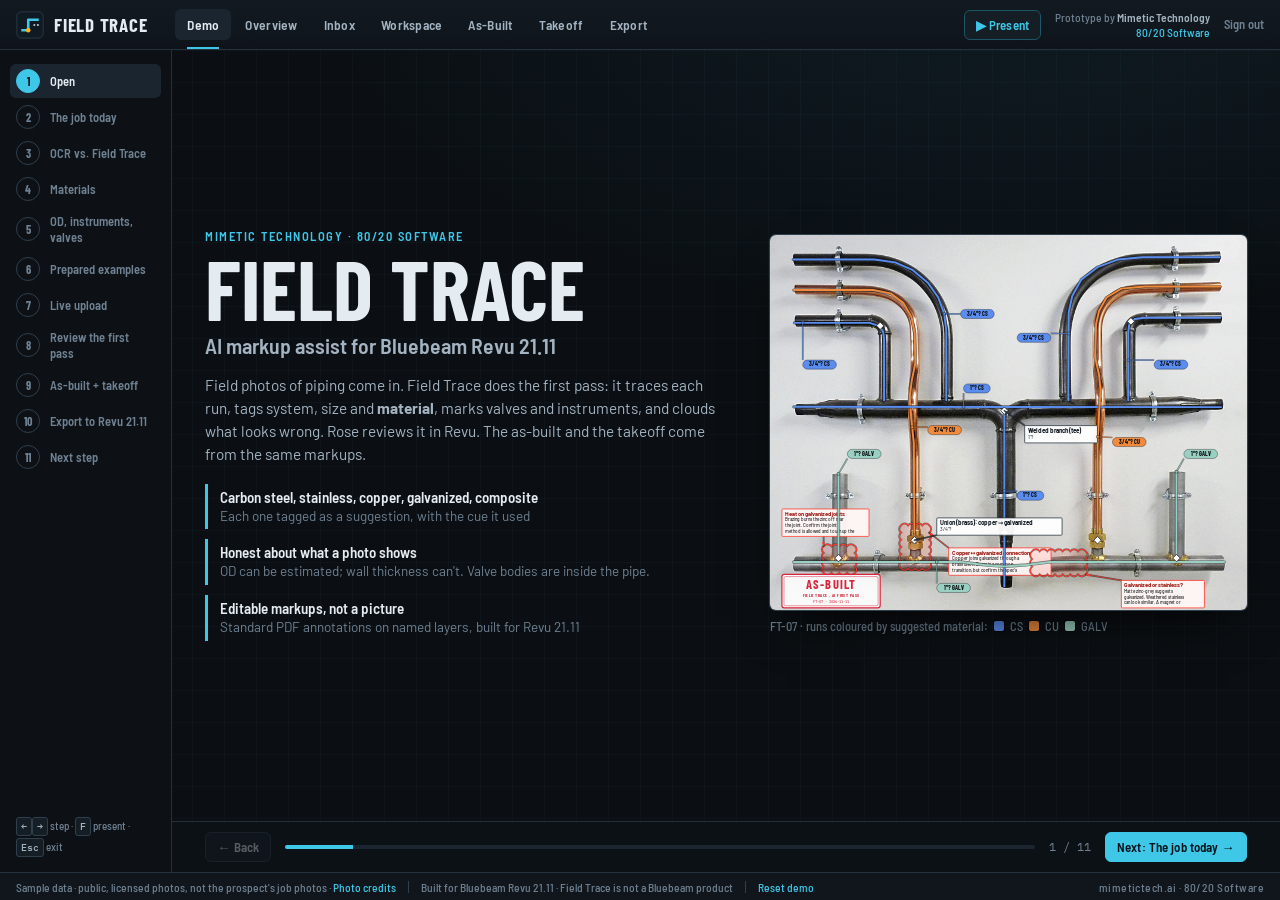
==== web/index.html @ 0c8c3da6 "Field Trace v2: login-gated web service, guided demo, live upload analysis, materials/OD/valve/instr" ====
<!doctype html>
<html lang="en">
<head>
<meta charset="utf-8">
<meta name="viewport" content="width=device-width, initial-scale=1">
<title>Field Trace — AI markup assist for Bluebeam Revu · Mimetic Technology</title>
<meta name="robots" content="noindex, nofollow">
<link rel="icon" href="/favicon.svg" type="image/svg+xml">
<link rel="stylesheet" href="assets/css/app.css">
</head>
<body data-view="demo">
<header class="bar">
  <a class="brand" href="#/demo">
    <svg class="mark" viewBox="0 0 32 32" aria-hidden="true"><rect x="1" y="1" width="30" height="30" rx="5" fill="#0f1a22" stroke="#2c3e4c"/><path d="M6 22 H14 V10 H26" fill="none" stroke="#3fc7e8" stroke-width="3" stroke-linejoin="round"/><circle cx="14" cy="22" r="2.6" fill="#ffb020"/><path d="M20 16 l6 0" stroke="#e6edf3" stroke-width="1.6" stroke-dasharray="2 2"/></svg>
    <span class="bname">Field Trace</span><span class="bsub">AI markup assist for Bluebeam Revu</span>
  </a>
  <nav class="nav">
    <a href="#/demo" data-v="demo">Demo</a>
    <a href="#/overview" data-v="overview">Overview</a>
    <a href="#/inbox" data-v="inbox">Inbox</a>
    <a href="#/ws/FT-01" data-v="ws">Workspace</a>
    <a href="#/asbuilt" data-v="asbuilt">As-Built</a>
    <a href="#/takeoff" data-v="takeoff">Takeoff</a>
    <a href="#/export" data-v="export">Export</a>
  </nav>
  <div class="bar-r">
    <button class="btn sm present" id="presentBtn" title="Present the guided demo full screen (F)">▶ Present</button>
    <div class="who"><span>Prototype by <b>Mimetic Technology</b></span><span class="for" id="whoUser">80/20 Software</span></div>
    <form method="post" action="/logout" class="logout"><button class="link" type="submit" title="Sign out">Sign out</button></form>
  </div>
</header>
<main id="view"></main>
<footer class="foot">
  <span>Sample data · public, licensed photos, not the prospect's job photos · <button class="link" id="credits">Photo credits</button></span>
  <span class="sep"></span>
  <span>Built for Bluebeam Revu 21.11 · Field Trace is not a Bluebeam product</span>
  <span class="sep"></span>
  <button class="link" id="reset">Reset demo</button>
  <span class="brandfoot">mimetictech.ai · 80/20 Software</span>
</footer>
<div id="toast" role="status"></div>
<div id="modal" class="modal"></div>
<script src="assets/js/data.js"></script>
<script src="assets/js/data-more.js"></script>
<script src="assets/js/core.js"></script>
<script src="assets/js/overlay.js"></script>
<script src="assets/js/iso.js"></script>
<script src="assets/js/demo.js"></script>
<script src="assets/js/app.js"></script>
</body>
</html>
---- web/assets/css/app.css ----
/* Field Trace — prototype UI. Steel + blueprint cyan, discipline colors for systems. */
@font-face { font-family: "Barlow"; src: url(../fonts/Barlow-Regular.ttf); font-weight: 400; }
@font-face { font-family: "Barlow"; src: url(../fonts/Barlow-Medium.ttf); font-weight: 500; }
@font-face { font-family: "Barlow"; src: url(../fonts/Barlow-SemiBold.ttf); font-weight: 600; }
@font-face { font-family: "Barlow"; src: url(../fonts/Barlow-Bold.ttf); font-weight: 700 800; }
@font-face { font-family: "Barlow SC"; src: url(../fonts/BarlowSemiCondensed-Medium.ttf); font-weight: 400 500; }
@font-face { font-family: "Barlow SC"; src: url(../fonts/BarlowSemiCondensed-SemiBold.ttf); font-weight: 600 800; }
@font-face { font-family: "Barlow Cond"; src: url(../fonts/BarlowCondensed-SemiBold.ttf); font-weight: 400 600; }
@font-face { font-family: "Barlow Cond"; src: url(../fonts/BarlowCondensed-Bold.ttf); font-weight: 700 900; }
@font-face { font-family: "Plex Mono"; src: url(../fonts/IBMPlexMono-Regular.ttf); font-weight: 400; }
@font-face { font-family: "Plex Mono"; src: url(../fonts/IBMPlexMono-Medium.ttf); font-weight: 500 700; }

:root {
  --bg0: #0b0f13; --bg1: #10161c; --bg2: #151d25; --bg3: #1b2530; --line: #24313d; --line2: #2f3f4d;
  --ink: #e4ebf1; --ink2: #a3b3c1; --ink3: #6f8192;
  --cyan: #3fc7e8; --cyan2: #1c97b8; --amber: #ffb020; --red: #ff4a3d; --green: #3ecf8e; --blue: #0a84ff;
  --paper: #f6f3ec;
  --ui: "Barlow", system-ui, sans-serif; --sc: "Barlow SC", "Barlow", sans-serif; --cond: "Barlow Cond", "Barlow", sans-serif; --mono: "Plex Mono", ui-monospace, monospace;
  --barH: 50px; --footH: 28px;
}
* { box-sizing: border-box; }
html, body { margin: 0; height: 100%; background: var(--bg0); color: var(--ink); font: 14px/1.45 var(--ui); -webkit-font-smoothing: antialiased; }
body { display: grid; grid-template-rows: var(--barH) 1fr var(--footH); overflow: hidden; }
a { color: inherit; text-decoration: none; }
button { font: inherit; color: inherit; background: none; border: 0; cursor: pointer; }
code, .mono:not(text) { font-family: var(--mono); font-size: .92em; }
.muted { color: var(--ink3); } .small { font-size: 12.5px; }
kbd { font: 600 10px/1 var(--mono); padding: 2px 4px; border: 1px solid var(--line2); border-radius: 3px; color: var(--ink2); background: var(--bg2); }
svg text { font-family: var(--ui); } svg text.mono { font-family: var(--mono); } svg text.cond { font-family: var(--cond); }

/* ---------- top bar ---------- */
.bar { display: flex; align-items: center; gap: 22px; padding: 0 16px; background: linear-gradient(#121a21, #0e141a); border-bottom: 1px solid var(--line); }
.brand { display: flex; align-items: center; gap: 10px; white-space: nowrap; }
.mark { width: 28px; height: 28px; }
.bname { font: 700 19px/1 var(--cond); letter-spacing: .04em; text-transform: uppercase; }
.bsub { font: 500 12.5px var(--sc); color: var(--ink3); border-left: 1px solid var(--line2); padding-left: 10px; }
.nav { display: flex; gap: 2px; margin-left: 6px; }
.nav a { padding: 7px 12px; border-radius: 6px; font: 600 13.5px var(--sc); color: var(--ink2); letter-spacing: .02em; position: relative; }
.nav a:hover { color: var(--ink); background: var(--bg2); }
.nav a.on { color: var(--ink); background: var(--bg3); }
.nav a.on::after { content: ""; position: absolute; left: 12px; right: 12px; bottom: -9px; height: 2px; background: var(--cyan); }
.who { margin-left: auto; display: flex; flex-direction: column; align-items: flex-end; font: 500 11.5px/1.25 var(--sc); color: var(--ink3); white-space: nowrap; }
.who b { color: var(--ink2); font-weight: 600; } .who .for { color: var(--cyan); }
@media (max-width: 1360px) { .bsub { display: none; } }

.foot { display: flex; align-items: center; gap: 12px; padding: 0 16px; font: 500 11.5px var(--sc); color: var(--ink3); border-top: 1px solid var(--line); background: var(--bg1); white-space: nowrap; overflow: hidden; }
.foot .sep { width: 1px; height: 12px; background: var(--line2); }
.foot .brandfoot { margin-left: auto; color: var(--ink3); letter-spacing: .04em; }
.link { color: var(--cyan); font-size: inherit; padding: 0; } .link:hover { text-decoration: underline; }

#view { overflow: hidden; min-height: 0; position: relative; }
.btn { display: inline-flex; align-items: center; gap: 8px; padding: 9px 15px; border-radius: 7px; border: 1px solid var(--line2); background: var(--bg2); font: 600 14px var(--sc); color: var(--ink); letter-spacing: .01em; white-space: nowrap; transition: background .15s, border-color .15s; }
.btn:hover { background: var(--bg3); border-color: #3c4f60; }
.btn.primary { background: var(--cyan); color: #04141b; border-color: var(--cyan); }
.btn.primary:hover { background: #63d4ef; }
.btn .k { font: 500 11px var(--mono); opacity: .7; }
.btn.sm { padding: 6px 11px; font-size: 13px; border-radius: 6px; }
.btn.ok { border-color: #2d6a4f; } .btn.ok:hover { background: #12382a; }
.btn.bad { border-color: #6d2a26; } .btn.bad:hover { background: #3a1513; }
.btn.ghost { background: transparent; }
.page-head { display: flex; align-items: flex-end; justify-content: space-between; gap: 20px; padding: 18px 24px 14px; border-bottom: 1px solid var(--line); }
.page-head h2 { margin: 0 0 2px; font: 700 26px/1.1 var(--cond); letter-spacing: .02em; text-transform: uppercase; }
.tb-actions { display: flex; gap: 8px; align-items: center; }
.status { font: 600 11px/1 var(--sc); padding: 4px 7px; border-radius: 4px; letter-spacing: .03em; text-transform: uppercase; white-space: nowrap; }
.status.s-ready { color: var(--cyan); background: rgba(63,199,232,.12); }
.status.s-attention { color: var(--amber); background: rgba(255,176,32,.14); }
.status.s-reviewed { color: var(--green); background: rgba(62,207,142,.13); }
.q { color: #0b1014; background: var(--amber); border-radius: 3px; padding: 0 5px; font: 700 11px/16px var(--sc); text-transform: uppercase; }
.sw { display: inline-block; width: 10px; height: 10px; border-radius: 2px; vertical-align: middle; box-shadow: 0 0 0 1px rgba(0,0,0,.5); }
.lowtxt { color: var(--amber); }
.bar i, .mini-bar i { display: block; height: 100%; background: var(--cyan); border-radius: 2px; }
.bar i.low, .mini-bar i.low { background: var(--amber); }

/* ---------- HOME ---------- */
.home { height: 100%; overflow: auto; padding: 26px 32px 22px; display: grid; grid-template-rows: auto auto; gap: 22px; align-content: start; background:
  radial-gradient(1200px 500px at 85% -10%, rgba(63,199,232,.06), transparent 60%),
  repeating-linear-gradient(0deg, transparent 0 39px, rgba(63,199,232,.035) 39px 40px), repeating-linear-gradient(90deg, transparent 0 39px, rgba(63,199,232,.035) 39px 40px), var(--bg0); }
.home-hero { display: grid; grid-template-columns: 1.15fr .85fr; gap: 36px; align-items: center; }
.eyebrow { font: 600 12.5px var(--sc); letter-spacing: .12em; text-transform: uppercase; color: var(--cyan); }
.home h1 { margin: 6px 0 0; font: 800 clamp(54px, 6.4vw, 92px)/.92 var(--cond); letter-spacing: .01em; text-transform: uppercase; }
.home .sub { font: 600 clamp(18px, 1.7vw, 24px) var(--sc); color: var(--ink2); margin-top: 6px; }
.lede { max-width: 640px; font-size: clamp(14.5px, 1.1vw, 16.5px); color: #c3d0db; margin: 16px 0 20px; }
.cta { display: flex; gap: 10px; flex-wrap: wrap; }
.batch { display: flex; gap: 0; margin-top: 22px; border: 1px solid var(--line); border-radius: 8px; overflow: hidden; width: max-content; max-width: 100%; background: rgba(16,22,28,.8); }
.batch div { padding: 10px 16px; border-right: 1px solid var(--line); display: flex; flex-direction: column; }
.batch div:last-child { border-right: 0; }
.batch b { font: 700 22px/1 var(--cond); } .batch span { font: 500 11.5px var(--sc); color: var(--ink3); text-transform: uppercase; letter-spacing: .05em; margin-top: 3px; }
.batch .warn b { color: var(--amber); } .batch .ok b { color: var(--green); }
.hero-fig { margin: 0; justify-self: center; display: flex; flex-direction: column; gap: 8px; }
.hero-stage { position: relative; height: min(46vh, 470px); aspect-ratio: 3 / 4; border-radius: 6px; overflow: hidden; box-shadow: 0 0 0 1px var(--line2), 0 30px 60px -20px rgba(0,0,0,.8); }
.hero-stage img, .hero-stage svg { position: absolute; inset: 0; width: 100%; height: 100%; }
.hero-fig figcaption { font: 500 12.5px var(--sc); color: var(--ink3); display: flex; align-items: center; gap: 8px; }
.hero-fig figcaption em { font-style: normal; color: var(--ink2); }
.dot { width: 7px; height: 7px; border-radius: 50%; background: var(--cyan); box-shadow: 0 0 0 4px rgba(63,199,232,.15); }

.fit { border: 1px solid var(--line); border-radius: 10px; background: rgba(16,22,28,.85); padding: 16px 18px; }
.fit-head { display: flex; align-items: baseline; gap: 14px; margin-bottom: 10px; }
.fit-head h2 { margin: 0; font: 700 17px var(--sc); text-transform: uppercase; letter-spacing: .06em; }
.lanes { display: grid; gap: 8px; }
.lane { display: grid; grid-template-columns: 130px 1fr; align-items: stretch; }
.lane-name { font: 700 13px var(--sc); text-transform: uppercase; letter-spacing: .08em; color: var(--ink3); display: flex; align-items: center; }
.lane.next .lane-name { color: var(--cyan); }
.steps { list-style: none; margin: 0; padding: 0; display: grid; grid-template-columns: repeat(5, 1fr); gap: 6px; counter-reset: s; }
.steps li { position: relative; padding: 8px 10px 8px 12px; background: var(--bg2); border: 1px solid var(--line); border-radius: 6px; display: flex; flex-direction: column; min-height: 58px; }
.steps li b { font: 600 13.5px var(--sc); } .steps li span { font-size: 12px; color: var(--ink3); line-height: 1.3; }
.steps li.hand { border-color: #4a3a22; background: linear-gradient(180deg, rgba(255,176,32,.07), transparent); } .steps li.hand b::after { content: " (by hand)"; color: var(--amber); font-weight: 500; font-size: 12px; }
.steps li.ai { border-color: #1d5566; background: linear-gradient(180deg, rgba(63,199,232,.1), transparent); }
.steps li.rose { border-color: #2d6a4f; background: linear-gradient(180deg, rgba(62,207,142,.1), transparent); }
.fit-foot { display: grid; grid-template-columns: 1fr 380px; gap: 14px; margin-top: 12px; }
.ocr { display: grid; grid-template-columns: 1fr 30px 1fr; align-items: center; border: 1px dashed var(--line2); border-radius: 8px; padding: 10px 14px; }
.ocr-col p { margin: 4px 0 0; font-size: 13px; color: var(--ink2); }
.ocr-arrow { text-align: center; color: var(--ink3); font-size: 20px; }
.tag { display: inline-block; font: 700 11px var(--sc); letter-spacing: .08em; text-transform: uppercase; color: var(--ink2); border: 1px solid var(--line2); border-radius: 4px; padding: 2px 6px; }
.tag.ai { color: var(--cyan); border-color: #1d5566; }
.ocr code, .ocrchips code { background: var(--bg3); border: 1px solid var(--line2); border-radius: 3px; padding: 0 4px; color: #ffd27a; font-size: 12px; }
.calc { border: 1px solid var(--line); border-radius: 8px; padding: 10px 14px; display: grid; grid-template-columns: 1fr 1fr 1fr; gap: 4px 10px; background: var(--bg1); }
.calc-head { grid-column: 1 / -1; font: 700 12.5px var(--sc); text-transform: uppercase; letter-spacing: .06em; display: flex; justify-content: space-between; align-items: center; }
.pill { font: 600 10.5px var(--sc); color: var(--amber); border: 1px solid #5b4418; border-radius: 10px; padding: 1px 8px; text-transform: uppercase; letter-spacing: .05em; }
.calc label { font-size: 11px; color: var(--ink3); display: flex; flex-direction: column; gap: 3px; line-height: 1.2; }
.calc input { width: 100%; background: var(--bg2); color: var(--ink); border: 1px solid var(--line2); border-radius: 5px; padding: 4px 6px; font: 500 14px var(--mono); }
.calc-out { grid-column: 1 / -1; display: flex; align-items: baseline; gap: 8px; margin-top: 4px; }
.calc-out b { font: 700 24px var(--cond); color: var(--ink); } .calc-out span { color: var(--ink3); font-size: 12px; }
.calc-note { grid-column: 1 / -1; font-size: 11px; color: var(--ink3); }

/* ---------- INBOX ---------- */
.inbox { height: 100%; display: grid; grid-template-rows: auto 1fr; }
.chips { display: flex; gap: 6px; }
.chip { padding: 6px 11px; border-radius: 16px; border: 1px solid var(--line2); font: 600 13px var(--sc); color: var(--ink2); display: flex; gap: 7px; align-items: center; }
.chip b { font: 500 11px var(--mono); color: var(--ink3); }
.chip.on { background: var(--bg3); color: var(--ink); border-color: #3c4f60; }
.chip.s-attention b { color: var(--amber); }
.inbox-body { display: grid; grid-template-columns: 1fr 290px; min-height: 0; }
.grid { overflow: auto; padding: 18px 24px; display: grid; grid-template-columns: repeat(auto-fill, minmax(300px, 1fr)); gap: 16px; align-content: start; }
.card { border: 1px solid var(--line); border-radius: 9px; background: var(--bg1); overflow: hidden; transition: border-color .15s, transform .15s; display: flex; flex-direction: column; }
.card:hover { border-color: #3c5466; transform: translateY(-2px); }
.card.st-attention { border-color: #5b4418; box-shadow: inset 0 3px 0 var(--amber); }
.thumb { position: relative; height: 190px; background: #000; overflow: hidden; }
.thumb img, .thumb svg { position: absolute; inset: 0; width: 100%; height: 100%; object-fit: contain; }
.thumb svg { opacity: 0; transition: opacity .35s; }
.card:hover .thumb svg { opacity: 1; }
.hover-hint { position: absolute; right: 8px; bottom: 8px; font: 600 10.5px var(--sc); text-transform: uppercase; letter-spacing: .06em; padding: 3px 7px; border-radius: 4px; background: rgba(0,0,0,.65); color: var(--ink2); transition: opacity .2s; }
.card:hover .hover-hint { opacity: 0; }
.card-b { padding: 11px 13px 12px; display: flex; flex-direction: column; gap: 3px; }
.row1 { display: flex; justify-content: space-between; align-items: center; }
.pid { font: 600 12px var(--mono); color: var(--ink2); }
.ttl { font: 600 15.5px/1.25 var(--sc); margin-top: 3px; }
.meta { font-size: 12.5px; color: var(--ink3); }
.stats { display: flex; gap: 10px; font-size: 12px; color: var(--ink3); margin-top: 6px; flex-wrap: wrap; }
.stats b { color: var(--ink); font-weight: 600; } .stats .iss b { color: var(--red); } .stats .lowc b { color: var(--amber); }
.conf { display: flex; align-items: center; gap: 8px; margin-top: 6px; font-size: 11.5px; color: var(--ink2); }
.conf .bar { flex: 1; height: 4px; background: var(--bg3); border-radius: 2px; overflow: hidden; }
.standards { border-left: 1px solid var(--line); padding: 18px 18px; overflow: auto; background: var(--bg1); }
.standards h3 { margin: 0 0 6px; font: 700 14px var(--sc); text-transform: uppercase; letter-spacing: .06em; }
.standards p { font-size: 12.5px; margin: 0 0 10px; }
.std-h { font: 700 11px var(--sc); text-transform: uppercase; letter-spacing: .1em; color: var(--ink3); margin: 14px 0 6px; }
.legend, .layers-mini { list-style: none; margin: 0; padding: 0; display: grid; gap: 5px; }
.legend li { display: grid; grid-template-columns: 22px 46px 1fr; align-items: center; font-size: 12.5px; }
.legend i { width: 18px; height: 5px; border-radius: 2px; } .legend b { font: 600 12px var(--mono); } .legend span { color: var(--ink2); }
.layers-mini li { font-size: 12.5px; color: var(--ink2); padding-left: 12px; position: relative; }
.layers-mini li::before { content: ""; position: absolute; left: 0; top: 7px; width: 6px; height: 6px; border: 1px solid var(--ink3); border-radius: 1px; }

/* ---------- WORKSPACE ---------- */
.ws { height: 100%; display: grid; grid-template-columns: 86px 1fr 300px; min-height: 0; }
.strip { border-right: 1px solid var(--line); background: var(--bg1); padding: 8px 8px; display: flex; flex-direction: column; gap: 8px; overflow: auto; }
.sthumb { position: relative; display: block; border-radius: 5px; overflow: hidden; border: 2px solid transparent; flex: 0 0 auto; }
.sthumb img { display: block; width: 100%; height: 56px; object-fit: cover; opacity: .7; transition: opacity .15s; }
.sthumb:hover img, .sthumb.on img { opacity: 1; }
.sthumb.on { border-color: var(--cyan); }
.sthumb span { position: absolute; left: 0; right: 0; bottom: 0; font: 600 10px var(--mono); background: rgba(0,0,0,.7); padding: 1px 4px; }
.sthumb i { position: absolute; top: 4px; right: 4px; width: 8px; height: 8px; border-radius: 50%; background: var(--cyan); box-shadow: 0 0 0 2px rgba(0,0,0,.6); }
.sthumb.st-attention i { background: var(--amber); } .sthumb.st-reviewed i { background: var(--green); }
.strip-hint { margin-top: auto; font: 500 10px var(--sc); color: var(--ink3); text-align: center; display: flex; gap: 3px; justify-content: center; align-items: center; flex-wrap: wrap; }
.strip-hint::after { content: "photos"; width: 100%; }
.strip-hint { font-size: 0; } .strip-hint kbd { font-size: 10px; } .strip-hint::after { font-size: 10px; }
.ws-main { display: grid; grid-template-rows: 46px 1fr 196px; transition: grid-template-rows .2s; min-width: 0; min-height: 0; }
.toolbar { display: flex; align-items: center; gap: 12px; padding: 0 12px; border-bottom: 1px solid var(--line); background: var(--bg1); min-width: 0; }
.seg { display: inline-flex; background: var(--bg0); border: 1px solid var(--line2); border-radius: 7px; padding: 2px; flex: 0 0 auto; }
.seg button, .seg a { padding: 5px 11px; border-radius: 5px; font: 600 12.5px var(--sc); color: var(--ink2); white-space: nowrap; }
.seg button.on, .seg a.on { background: var(--bg3); color: var(--ink); box-shadow: inset 0 -2px 0 var(--cyan); }
.zoom { display: inline-flex; align-items: center; gap: 2px; border: 1px solid var(--line2); border-radius: 7px; padding: 2px; flex: 0 0 auto; }
.zoom button { width: 26px; height: 26px; border-radius: 5px; font-weight: 700; color: var(--ink2); } .zoom button:hover { background: var(--bg3); }
.zoom #zFit { width: auto; padding: 0 8px; font: 600 12px var(--sc); }
.zoom span { font: 500 11.5px var(--mono); color: var(--ink3); min-width: 38px; text-align: center; }
.tb-title { flex: 1; min-width: 0; font: 500 13.5px var(--sc); color: var(--ink2); white-space: nowrap; overflow: hidden; text-overflow: ellipsis; }
.tb-title b { color: var(--ink); font-family: var(--mono); font-weight: 500; margin-right: 4px; }
.canvas { position: relative; overflow: hidden; display: flex; align-items: center; justify-content: center; background:
  radial-gradient(circle at 50% 50%, #121a21, #090c0f 75%); min-height: 0; cursor: default; }
.canvas.panning { cursor: grabbing; }
.stage { position: relative; transform-origin: center center; transition: transform .12s ease-out; box-shadow: 0 0 0 1px #2a3743, 0 20px 50px -10px rgba(0,0,0,.9); }
.stage img { position: absolute; inset: 0; width: 100%; height: 100%; user-select: none; }
.ovl-wrap { position: absolute; inset: 0; }
.ovl-wrap svg { width: 100%; height: 100%; display: block; }
.stage[data-mode="orig"] .ovl-wrap { opacity: 0; pointer-events: none; }
.ovl-wrap { transition: opacity .3s; }
.splitter { position: absolute; top: 0; bottom: 0; width: 0; left: 50%; display: none; z-index: 5; }
.stage[data-mode="split"] .splitter { display: block; }
.splitter::before { content: ""; position: absolute; top: 0; bottom: 0; left: -1px; width: 2px; background: #fff; box-shadow: 0 0 0 1px rgba(0,0,0,.4), 0 0 12px rgba(0,0,0,.6); }
.splitter .grip { position: absolute; top: 50%; left: -17px; width: 34px; height: 34px; margin-top: -17px; border-radius: 50%; background: #fff; cursor: ew-resize; box-shadow: 0 4px 14px rgba(0,0,0,.6); }
.splitter .grip::before, .splitter .grip::after { content: ""; position: absolute; top: 11px; border: 6px solid transparent; }
.splitter .grip::before { left: 2px; border-right-color: #1b2530; } .splitter .grip::after { right: 2px; border-left-color: #1b2530; }
.splitter::after { content: ""; position: absolute; top: 0; bottom: 0; left: -14px; width: 28px; cursor: ew-resize; }
.splitter em { position: absolute; top: 10px; font: 700 10.5px var(--sc); text-transform: uppercase; letter-spacing: .08em; font-style: normal; background: rgba(0,0,0,.7); padding: 3px 7px; border-radius: 3px; white-space: nowrap; color: #fff; }
.splitter em.l { right: 10px; } .splitter em.r { left: 10px; color: var(--cyan); }
.banner { position: absolute; left: 14px; right: 14px; bottom: 12px; padding: 8px 12px; border-radius: 6px; font-size: 13px; }
.banner.warn { background: rgba(40,28,6,.92); border: 1px solid #6b4f16; color: #ffd27a; }

/* markup styling on the photo */
.ft-mk { cursor: pointer; }
.ft-mk:hover .ft-run, .ft-mk:hover .ft-cloud { filter: drop-shadow(0 0 6px rgba(255,255,255,.55)); }
.ft-mk.is-sel .ft-run, .ft-mk.is-sel .ft-cloud, .ft-mk.is-sel .ft-box { filter: drop-shadow(0 0 5px #0a84ff) drop-shadow(0 0 2px #0a84ff); }
.ft-mk.is-rej { opacity: .22; }
.ft-animate .ft-run[pathLength] { stroke-dasharray: 1; stroke-dashoffset: 1; animation: draw 1.1s cubic-bezier(.4,.1,.2,1) forwards; animation-delay: var(--d); }
.ft-animate .ft-layer[data-layer="labels"], .ft-animate .ft-layer[data-layer="valves"], .ft-animate .ft-layer[data-layer="fittings"], .ft-animate .ft-layer[data-layer="dims"], .ft-animate .ft-layer[data-layer="issues"], .ft-animate .ft-layer[data-layer="supports"] { animation: fade .5s ease-out both; animation-delay: 1.05s; }
.ft-animate .ft-layer[data-layer="issues"] { animation-delay: 1.4s; }
@keyframes draw { to { stroke-dashoffset: 0; } }
@keyframes fade { from { opacity: 0; } to { opacity: 1; } }
.has-hot .ft-mk:not(.is-hot) { opacity: .25; } .ft-mk.is-hot .ft-run { filter: drop-shadow(0 0 7px rgba(255,255,255,.7)); }

/* side panel */
.side { border-left: 1px solid var(--line); background: var(--bg1); overflow: auto; min-height: 0; }
.panel { padding: 12px 14px; border-bottom: 1px solid var(--line); }
.ph { font: 700 11px var(--sc); text-transform: uppercase; letter-spacing: .1em; color: var(--ink3); margin-bottom: 8px; display: flex; justify-content: space-between; }
.kv { display: grid; grid-template-columns: 92px 1fr; gap: 8px; font-size: 12.5px; padding: 2px 0; align-items: center; }
.kv span { color: var(--ink3); } .kv b { font-weight: 500; color: var(--ink); }
.kv.col { grid-template-columns: 1fr; gap: 1px; } .kv.col b { color: var(--ink2); }
.ai-note b { color: #bfe9f5 !important; }
.ocrchips { display: flex; flex-wrap: wrap; gap: 4px; margin-top: 2px; }
.mini-bar { display: inline-block; width: 54px; height: 4px; background: var(--bg3); border-radius: 2px; vertical-align: middle; margin-right: 4px; overflow: hidden; }
.progress { margin-top: 8px; font-size: 11.5px; color: var(--ink3); }
.progress .bar { height: 4px; background: var(--bg3); border-radius: 2px; overflow: hidden; margin-bottom: 4px; }
.progress .bar i { background: var(--green); transition: width .3s; }
.layers { list-style: none; margin: 0; padding: 0; }
.layers li { display: grid; grid-template-columns: 22px 1fr auto; align-items: center; padding: 4px 4px; border-radius: 4px; cursor: pointer; font-size: 13px; user-select: none; }
.layers li:hover { background: var(--bg2); }
.eye { width: 14px; height: 14px; border-radius: 3px; border: 1.5px solid var(--cyan); background: var(--cyan); box-shadow: inset 0 0 0 2px var(--bg1); }
.layers li.off .eye { background: transparent; border-color: var(--ink3); } .layers li.off .lname { color: var(--ink3); text-decoration: line-through; }
.cnt { font: 500 11px var(--mono); color: var(--ink3); }
.props .psubj { display: flex; gap: 10px; align-items: flex-start; margin-bottom: 8px; }
.props .psubj .sw { width: 12px; height: 12px; margin-top: 4px; }
.props .psubj b { font: 600 15px var(--sc); }
.props select, .props textarea { width: 100%; background: var(--bg2); color: var(--ink); border: 1px solid var(--line2); border-radius: 5px; padding: 4px 6px; font: 13px var(--ui); }
.cmt { display: block; margin-top: 6px; } .cmt span { font-size: 12.5px; color: var(--ink3); display: block; margin-bottom: 3px; }
.pbtns { display: flex; gap: 6px; margin-top: 8px; } .pbtns .btn { flex: 1; justify-content: center; padding: 6px 4px; }
.empty { font-size: 13px; color: var(--ink2); padding: 6px 0; line-height: 1.6; }

/* markups list */
.mlist { border-top: 1px solid var(--line2); background: var(--bg1); display: grid; grid-template-rows: 34px 1fr; min-height: 0; }
.ml-head { display: flex; align-items: center; gap: 14px; padding: 0 12px; border-bottom: 1px solid var(--line); font: 600 13px var(--sc); white-space: nowrap; overflow: hidden; }
.ml-tabs { display: flex; gap: 2px; } .ml-tabs button { padding: 4px 9px; border-radius: 4px; font: 600 12px var(--sc); color: var(--ink3); }
.ml-tabs button span { font: 500 10.5px var(--mono); margin-left: 3px; } .ml-tabs button.on { background: var(--bg3); color: var(--ink); }
.ml-note { margin-left: auto; font: 500 11.5px var(--sc); overflow: hidden; text-overflow: ellipsis; }
.ml-body { overflow: auto; min-height: 0; }
.ml-body table { width: 100%; border-collapse: collapse; font-size: 12.5px; }
.ml-body th { position: sticky; top: 0; background: var(--bg2); text-align: left; font: 600 11px var(--sc); text-transform: uppercase; letter-spacing: .05em; color: var(--ink3); padding: 5px 8px; border-bottom: 1px solid var(--line); cursor: pointer; white-space: nowrap; z-index: 1; }
.ml-body th.asc::after { content: " ▲"; font-size: 8px; } .ml-body th.desc::after { content: " ▼"; font-size: 8px; }
.ml-body td { padding: 4px 8px; border-bottom: 1px solid #18212a; white-space: nowrap; max-width: 260px; overflow: hidden; text-overflow: ellipsis; }
.ml-body td.c, .ml-body th.c { width: 24px; padding-right: 0; }
.ml-body tr { cursor: pointer; } .ml-body tbody tr:hover { background: #17212b; }
.ml-body tr.sel { background: #10304a !important; box-shadow: inset 2px 0 0 var(--blue); }
.ml-body tr.hid td { opacity: .45; } .ml-body tr.st-rejected td:not(:nth-child(7)) { text-decoration: line-through; color: var(--ink3); }
.ml-body td.cm { color: var(--ink2); }
.stt { font: 600 11px var(--sc); padding: 1px 6px; border-radius: 3px; background: var(--bg3); color: var(--ink2); }
.stt.s-accepted { background: rgba(62,207,142,.15); color: var(--green); } .stt.s-rejected { background: rgba(255,74,61,.15); color: var(--red); }
.stt.s-completed { background: rgba(63,199,232,.15); color: var(--cyan); } .stt.s-cancelled { color: var(--ink3); }

/* ---------- AS-BUILT ---------- */
.ab { height: 100%; display: grid; grid-template-rows: 46px 1fr; min-height: 0; }
.tog { display: inline-flex; gap: 6px; align-items: center; font: 600 12.5px var(--sc); color: var(--ink2); cursor: pointer; }
.ab-body { display: grid; grid-template-columns: minmax(300px, 34%) 1fr; min-height: 0; }
.ab-photo { border-right: 1px solid var(--line); padding: 14px; display: flex; flex-direction: column; gap: 12px; min-height: 0; overflow: auto; background: var(--bg1); }
.ab-stage { position: relative; width: 100%; max-height: 58vh; margin: 0 auto; border-radius: 4px; overflow: hidden; box-shadow: 0 0 0 1px var(--line2); }
.ab-stage img, .ab-stage svg { position: absolute; inset: 0; width: 100%; height: 100%; }
.runs-t { width: 100%; border-collapse: collapse; font-size: 12.5px; }
.runs-t th { text-align: left; font: 600 10.5px var(--sc); text-transform: uppercase; letter-spacing: .06em; color: var(--ink3); padding: 4px 6px; border-bottom: 1px solid var(--line); }
.runs-t td { padding: 5px 6px; border-bottom: 1px solid #18212a; } .runs-t tr.hot td { background: #13283a; }
.ab-sheet { padding: 16px; overflow: auto; display: flex; align-items: center; justify-content: center; background: #0a0d10; min-height: 0; }
.paper { width: 100%; max-width: calc((100vh - 140px) * 1.545); aspect-ratio: 1100 / 712; background: var(--paper); box-shadow: 0 30px 60px -20px rgba(0,0,0,.9), 0 0 0 1px #000; }
.paper svg { width: 100%; height: 100%; display: block; }
.iso-run { cursor: pointer; } .iso-run .iso-halo { transition: opacity .2s, stroke-width .2s; }
#isoSvg.has-hot .iso-run:not(.is-hot) { opacity: .35; } .iso-run.is-hot .iso-halo { opacity: .75; stroke-width: 12; }

/* ---------- TAKEOFF ---------- */
.to { height: 100%; display: grid; grid-template-rows: auto 1fr; min-height: 0; }
.to-body { display: grid; grid-template-columns: 250px 1fr; min-height: 0; }
.to-filter { border-right: 1px solid var(--line); padding: 14px; overflow: auto; background: var(--bg1); }
.pchk { display: grid; grid-template-columns: 16px 44px 1fr; gap: 8px; align-items: center; padding: 5px 0; font-size: 12px; color: var(--ink2); cursor: pointer; }
.pchk img { width: 44px; height: 32px; object-fit: cover; border-radius: 3px; } .pchk b { display: block; font: 500 11px var(--mono); color: var(--ink); }
.to-main { overflow: auto; padding: 16px 24px 30px; }
.tiles { display: grid; grid-template-columns: repeat(5, 1fr); gap: 10px; margin-bottom: 6px; }
.tiles div { border: 1px solid var(--line); border-radius: 8px; padding: 10px 14px; background: var(--bg1); }
.tiles b { display: block; font: 700 28px/1 var(--cond); } .tiles span { font: 500 11.5px var(--sc); color: var(--ink3); text-transform: uppercase; letter-spacing: .05em; }
.tiles .warn b { color: var(--amber); }
.to-main h3 { font: 700 13px var(--sc); text-transform: uppercase; letter-spacing: .08em; margin: 18px 0 6px; }
.tt { width: 100%; border-collapse: collapse; font-size: 13px; }
.tt th { text-align: left; font: 600 10.5px var(--sc); text-transform: uppercase; letter-spacing: .06em; color: var(--ink3); padding: 6px 8px; border-bottom: 1px solid var(--line2); background: var(--bg1); }
.tt td { padding: 6px 8px; border-bottom: 1px solid #18212a; vertical-align: top; } .tt .r { text-align: right; }
.tt a { color: var(--cyan); }
.sev { font: 600 11px var(--sc); padding: 1px 6px; border-radius: 3px; text-transform: uppercase; }
.sev.s-high { background: rgba(255,74,61,.18); color: #ff8a80; } .sev.s-medium { background: rgba(255,176,32,.16); color: var(--amber); } .sev.s-low { background: var(--bg3); color: var(--ink2); }

/* ---------- EXPORT ---------- */
.ex { height: 100%; display: grid; grid-template-rows: auto 1fr; min-height: 0; }
.ex-body { display: grid; grid-template-columns: 1fr 320px; min-height: 0; }
.sheets { overflow: auto; padding: 18px 24px; display: grid; grid-template-columns: repeat(auto-fill, minmax(290px, 1fr)); gap: 16px; align-content: start; }
.sheet-card { border: 1px solid var(--line); border-radius: 9px; background: var(--bg1); overflow: hidden; }
.sheet-card .prev { display: block; background: #2a2f34; padding: 10px; }
.sheet-card .prev img { display: block; width: 100%; aspect-ratio: 17 / 11; object-fit: cover; box-shadow: 0 6px 18px rgba(0,0,0,.6); background: var(--paper); }
.sc-b { padding: 10px 12px 12px; } .sc-a { display: flex; gap: 6px; margin-top: 8px; }
.ex-side { border-left: 1px solid var(--line); background: var(--bg1); overflow: auto; }
.checks { list-style: none; margin: 0; padding: 0; display: grid; gap: 7px; font-size: 12.5px; color: var(--ink2); }
.checks li { padding-left: 20px; position: relative; } .checks li::before { content: "✓"; position: absolute; left: 2px; color: var(--green); font-weight: 700; }
.steps-num { margin: 0; padding-left: 18px; color: var(--ink2); display: grid; gap: 3px; }
.ex-side p { margin: 0; color: var(--ink2); }

/* ---------- misc ---------- */
#toast { position: fixed; left: 50%; bottom: 44px; transform: translate(-50%, 20px); opacity: 0; background: #e8eef3; color: #0b1014; padding: 9px 16px; border-radius: 7px; font: 600 13.5px var(--sc); transition: all .25s; pointer-events: none; z-index: 50; box-shadow: 0 10px 30px rgba(0,0,0,.5); }
#toast.show { opacity: 1; transform: translate(-50%, 0); }
.modal { position: fixed; inset: 0; background: rgba(0,0,0,.6); display: none; align-items: center; justify-content: center; z-index: 60; }
.modal.show { display: flex; }
.modal-card { background: var(--bg1); border: 1px solid var(--line2); border-radius: 10px; padding: 20px 24px; max-width: 900px; width: 92vw; max-height: 86vh; overflow: auto; position: relative; }
.modal-card h3 { margin: 0 0 6px; font: 700 18px var(--sc); text-transform: uppercase; letter-spacing: .04em; }
.modal-card .x { position: absolute; right: 14px; top: 10px; font-size: 22px; color: var(--ink3); }

/* ---------- compact laptop (1280×800) ---------- */
@media (max-height: 860px) {
  .home { padding: 18px 26px 16px; gap: 16px; }
  .hero-stage { height: min(40vh, 340px); }
  .lede { margin: 10px 0 14px; } .batch { margin-top: 14px; }
  .steps li { min-height: 50px; padding: 6px 9px; }
  .ws-main { grid-template-rows: 44px 1fr 158px; }
  .page-head { padding: 12px 22px 10px; }
  .thumb { height: 160px; }
}
@media (max-width: 1300px) {
  .ws { grid-template-columns: 74px 1fr 264px; }
  .tb-title { display: none; }
  .fit-foot { grid-template-columns: 1fr 340px; }
  .lane { grid-template-columns: 110px 1fr; }
  .inbox-body { grid-template-columns: 1fr 250px; }
  .ex-body { grid-template-columns: 1fr 280px; }
  .ml-note { display: none; }
}

.ws.list-collapsed .ws-main { grid-template-rows: 46px 1fr 34px !important; }
.ml-tog { width: 22px; height: 22px; border-radius: 4px; color: var(--ink2); margin-left: -4px; } .ml-tog:hover { background: var(--bg3); }

/* =====================================================================
   v2 — demo page, uploads, materials, properties, present mode
   ===================================================================== */
.bar-r { margin-left: auto; display: flex; align-items: center; gap: 14px; }
.bar-r .who { margin-left: 0; }
.logout { margin: 0; } .logout .link { font: 600 12.5px var(--sc); color: var(--ink3); } .logout .link:hover { color: var(--ink); }
.btn.present { border-color: #1d5566; color: var(--cyan); }
.btn.dis { opacity: .35; pointer-events: none; }
.link { color: var(--cyan); }
.tiles { grid-template-columns: repeat(auto-fit, minmax(130px, 1fr)); }
.status.s-live { color: #a3e635; background: rgba(163,230,53,.12); }

/* present mode: just the demo, full screen */
body.presenting { grid-template-rows: 0 1fr 0; }
body.presenting .bar, body.presenting .foot { display: none; }
body.presenting .demo .rail { width: 64px; } body.presenting .demo .rail .t, body.presenting .demo .rail-keys { display: none; }

/* ---------- demo shell ---------- */
.demo { position: absolute; inset: 0; display: grid; grid-template-columns: 210px 1fr; min-height: 0;
  background: radial-gradient(1200px 600px at 80% -10%, rgba(63,199,232,.07), transparent 60%),
    linear-gradient(rgba(63,199,232,.035) 1px, transparent 1px) 0 0 / 32px 32px, linear-gradient(90deg, rgba(63,199,232,.035) 1px, transparent 1px) 0 0 / 32px 32px, var(--bg0); }
.rail { border-right: 1px solid var(--line); background: rgba(13,18,23,.85); padding: 14px 10px; display: flex; flex-direction: column; gap: 2px; overflow: auto; }
.rail a { display: flex; align-items: center; gap: 10px; padding: 7px 8px; border-radius: 6px; color: var(--ink3); font: 600 13px var(--sc); }
.rail a:hover { background: var(--bg2); color: var(--ink); }
.rail a .n { flex: none; width: 24px; height: 24px; border-radius: 50%; display: grid; place-items: center; border: 1px solid var(--line2); font: 700 12px var(--cond); }
.rail a.done .n { border-color: #1d5566; color: var(--cyan); }
.rail a.on { background: var(--bg3); color: var(--ink); } .rail a.on .n { background: var(--cyan); color: #04141b; border-color: var(--cyan); }
.rail-keys { margin-top: auto; padding: 10px 6px 0; font: 500 11px var(--sc); color: var(--ink3); line-height: 1.9; }
.beat { display: grid; grid-template-rows: 1fr auto; min-height: 0; min-width: 0; }
.beat-in { overflow: auto; padding: clamp(16px, 2.2vw, 36px) clamp(18px, 2.6vw, 48px) 12px; min-height: 0; }
.beat-nav { display: flex; align-items: center; gap: 14px; padding: 10px clamp(18px, 2.6vw, 48px); border-top: 1px solid var(--line); background: rgba(13,18,23,.9); }
.beat-nav .prog { flex: 1; height: 4px; background: var(--bg3); border-radius: 2px; overflow: hidden; } .beat-nav .prog i { display: block; height: 100%; background: var(--cyan); transition: width .3s; }
.beat-nav .mono { color: var(--ink3); font-size: 12px; }
.demo h2 { margin: 0 0 12px; font: 700 clamp(24px, 2.3vw, 38px)/1.08 var(--cond); text-transform: uppercase; letter-spacing: .01em; }
.demo h2 em { font-style: normal; color: var(--cyan); }
.demo p { color: var(--ink2); font-size: clamp(14px, 1.05vw, 17px); line-height: 1.5; margin: 0 0 10px; max-width: 80ch; }
.demo .muted { color: var(--ink3); }
.jump { color: var(--cyan); font: 600 13.5px var(--sc); white-space: nowrap; } .jump:hover { text-decoration: underline; }
.rev-actions { display: flex; gap: 14px; flex-wrap: wrap; align-items: center; margin-top: 10px; }
.two { display: grid; grid-template-columns: 1.1fr .9fr; gap: clamp(16px, 2vw, 32px); align-items: start; }
.stage-fit { width: 100%; display: flex; justify-content: center; }
.sf-in { position: relative; max-width: 100%; max-height: calc(100vh - var(--barH) - var(--footH) - 210px); border-radius: 6px; overflow: hidden; box-shadow: 0 0 0 1px var(--line2), 0 24px 48px -18px rgba(0,0,0,.85); }
body.presenting .sf-in { max-height: calc(100vh - 170px); }
.sf-in img { display: block; width: 100%; height: 100%; object-fit: contain; }
.sf-in svg { position: absolute; inset: 0; width: 100%; height: 100%; }
.crop { display: inline-block; flex: none; border-radius: 5px; background-repeat: no-repeat; box-shadow: 0 0 0 1px rgba(0,0,0,.6), 0 0 0 2px var(--c, var(--line2)); }

/* beat: open */
.b-open { display: grid; grid-template-columns: 1.05fr .95fr; gap: clamp(20px, 3vw, 56px); align-items: center; min-height: calc(100vh - var(--barH) - var(--footH) - 110px); }
body.presenting .b-open { min-height: calc(100vh - 110px); }
.b-open h1 { margin: 6px 0 0; font: 800 clamp(56px, 6.6vw, 112px)/.9 var(--cond); text-transform: uppercase; }
.b-open .sub { font: 600 clamp(18px, 1.7vw, 26px) var(--sc); color: var(--ink2); margin: 6px 0 16px; }
.b-open .lede { font-size: clamp(15px, 1.2vw, 19px); }
.facts { list-style: none; padding: 0; margin: 18px 0 0; display: grid; gap: 10px; }
.facts li { border-left: 3px solid var(--cyan); padding: 4px 0 4px 12px; display: flex; flex-direction: column; }
.facts b { font: 600 clamp(15px, 1.15vw, 18px) var(--sc); } .facts span { color: var(--ink3); font-size: 13.5px; }
.b-fig { margin: 0; display: flex; flex-direction: column; gap: 8px; }
.b-fig figcaption { font: 500 12.5px var(--sc); color: var(--ink3); display: flex; align-items: center; gap: 6px; flex-wrap: wrap; }

/* beat: today */
.b-today .lanes { gap: 12px; margin: 10px 0 16px; } .b-today .lane { grid-template-columns: 150px 1fr; }
.b-today .steps li { min-height: 86px; padding: 12px 12px; } .b-today .steps li b { font-size: clamp(14px, 1.1vw, 17px); } .b-today .steps li span { font-size: 13px; }

/* beat: OCR */
.b-ocr .two { grid-template-columns: 1fr 1fr; }
.b-ocr .pane { border: 1px solid var(--line); border-radius: 10px; padding: 12px; background: rgba(16,22,28,.85); display: grid; gap: 10px; }
.b-ocr .pane.ai { border-color: #1d5566; }
.b-ocr .sf-in { max-height: calc(100vh - var(--barH) - var(--footH) - 330px); }
.tag { font: 700 12px var(--sc); text-transform: uppercase; letter-spacing: .1em; color: var(--ink3); } .tag.ai { color: var(--cyan); }

/* beat: materials */
.mat-head p { max-width: 110ch; }
.mat-body { display: grid; grid-template-columns: .95fr 1.05fr; gap: 20px; align-items: start; margin-top: 6px; }
.mat-fig { margin: 0; display: grid; gap: 8px; } .mat-fig figcaption { font-size: 13px; color: var(--ink3); }
.mat-fig .sf-in { max-height: calc(100vh - var(--barH) - var(--footH) - 300px); }
.mat-cards { display: grid; grid-template-columns: 1fr 1fr; gap: 10px; }
.mcard { border: 1px solid var(--line); border-top: 3px solid var(--c); border-radius: 8px; padding: 10px 12px; background: rgba(16,22,28,.9); display: flex; flex-direction: column; gap: 6px; }
.mcard:last-child { grid-column: 1 / -1; }
.mc-h { display: flex; gap: 10px; align-items: center; } .mc-h b { display: block; font: 700 clamp(15px, 1.15vw, 18px) var(--sc); } .mc-h .code { font: 600 12px var(--mono); color: var(--c); }
.mcard .how { font-size: 13px; margin: 0; color: var(--ink2); } .mcard .watch { font-size: 12.5px; margin: 0; color: #ffd27a; }
.mcard .seen { font: 600 12px var(--sc); color: var(--ink3); } .mcard .seen a { color: var(--cyan); margin-left: 4px; }
.mat-foot { margin-top: 12px; font-size: 13.5px !important; color: var(--ink3) !important; }

/* beat: limits */
.three { display: grid; grid-template-columns: repeat(3, 1fr); gap: 14px; }
.three .col { border: 1px solid var(--line); border-radius: 10px; padding: 12px 14px; background: rgba(16,22,28,.9); display: flex; flex-direction: column; gap: 10px; }
.col-h { font: 700 clamp(16px, 1.3vw, 21px) var(--cond); text-transform: uppercase; letter-spacing: .03em; color: var(--ink); }
.vis { border-left: 3px solid var(--line2); padding: 2px 0 2px 10px; display: flex; flex-direction: column; gap: 3px; font-size: 13px; color: var(--ink2); }
.vis b { font: 600 14px var(--sc); color: var(--ink); } .vis em { color: #ffd27a; font-style: normal; }
.vis.yes { border-color: var(--green); } .vis.no { border-color: var(--red); } .vis.mid { border-color: var(--amber); }
.mini { border-collapse: collapse; font-size: 12.5px; margin-top: 4px; } .mini th, .mini td { padding: 3px 10px 3px 0; text-align: left; border-bottom: 1px solid var(--line); } .mini th { color: var(--ink3); font: 600 11px var(--sc); text-transform: uppercase; }
.inst-row { display: flex; gap: 12px; align-items: flex-start; } .inst-row > div { display: flex; flex-direction: column; gap: 4px; font-size: 13px; color: var(--ink2); } .inst-row b { font: 600 14px var(--sc); color: var(--ink); }
.inst-types { list-style: none; margin: 0; padding: 0; display: grid; gap: 4px; }
.inst-types li { display: grid; grid-template-columns: 30px 92px 1fr; gap: 6px; align-items: center; font-size: 12.5px; color: var(--ink3); }
.inst-types i { width: 26px; height: 26px; border-radius: 50%; background: #fff; color: #0b1014; display: grid; place-items: center; font: 800 10.5px var(--ui); font-style: normal; }
.inst-types b { font: 600 13px var(--sc); color: var(--ink); }
.valve-row { display: flex; gap: 8px; }

/* beat: examples */
.ex-grid { display: grid; grid-template-columns: repeat(auto-fill, minmax(220px, 1fr)); gap: 12px; margin-top: 10px; }
.ex-card { border: 1px solid var(--line); border-radius: 8px; overflow: hidden; background: var(--bg1); display: flex; flex-direction: column; transition: border-color .15s, transform .15s; }
.ex-card:hover { border-color: var(--cyan); transform: translateY(-2px); }
.ex-card .th { aspect-ratio: 4 / 3; overflow: hidden; background: #000; } .ex-card .th img { width: 100%; height: 100%; object-fit: cover; display: block; }
.ex-card .b { padding: 8px 10px; display: flex; flex-direction: column; gap: 4px; } .ex-card .pid { font: 600 11.5px var(--mono); color: var(--cyan); } .ex-card b { font: 600 14px/1.2 var(--sc); }
.mchips, .matchips { display: flex; flex-wrap: wrap; gap: 4px; }
.mchips i, .mchip { font: 700 10.5px/1 var(--sc); font-style: normal; padding: 3px 6px; border-radius: 3px; color: #0b1014; background: var(--c, #9aa8b4); letter-spacing: .03em; }
.mchip b { margin-left: 4px; opacity: .7; }
.mchips i.inst { background: #fff; } .mchips i.att { background: var(--amber); }
.matchips { margin-top: 4px; }

/* beat: upload */
.b-up { display: grid; grid-template-columns: .9fr 1.1fr; gap: 24px; align-items: start; }
.drop { display: flex; flex-direction: column; align-items: center; justify-content: center; gap: 6px; padding: 34px 20px; border: 2px dashed #2f5566; border-radius: 12px; background: rgba(63,199,232,.05); cursor: pointer; text-align: center; transition: background .15s, border-color .15s; }
.drop:hover, .drop.over, .drop:focus { border-color: var(--cyan); background: rgba(63,199,232,.1); outline: none; }
.drop .dz-ic { font-size: 34px; color: var(--cyan); } .drop b { font: 600 17px var(--sc); } .drop span { color: var(--ink3); font-size: 13px; }
.engine { margin-top: 12px; font: 500 13px var(--sc); color: var(--ink2); display: flex; align-items: center; gap: 8px; }
.engine .dot { width: 9px; height: 9px; border-radius: 50%; background: var(--ink3); } .engine .dot.ok { background: var(--green); } .engine .dot.cv { background: var(--amber); }
.lbl-ai { margin-top: 10px !important; font: 700 13px var(--sc) !important; color: var(--amber) !important; text-transform: uppercase; letter-spacing: .06em; }
.up-empty, .up-msg { border: 1px solid var(--line); border-radius: 10px; padding: 16px 18px; background: rgba(16,22,28,.9); color: var(--ink2); font-size: 13.5px; display: flex; flex-direction: column; gap: 6px; }
.up-empty ul { margin: 6px 0 0; padding-left: 18px; display: grid; gap: 6px; }
.up-msg.err { border-color: #6d2a26; background: rgba(58,21,19,.6); } .up-msg.err b { color: #ff8a80; }
.up-msg.busy b { color: var(--cyan); }
.spin { width: 26px; height: 26px; border: 3px solid var(--bg3); border-top-color: var(--cyan); border-radius: 50%; animation: spin 0.9s linear infinite; }
@keyframes spin { to { transform: rotate(360deg); } }
.res { border: 1px solid #1d5566; border-radius: 10px; overflow: hidden; background: rgba(16,22,28,.95); display: grid; grid-template-columns: 1.1fr .9fr; }
.res-img { background: #000; display: flex; align-items: center; justify-content: center; } .res-img .sf-in { box-shadow: none; border-radius: 0; max-height: calc(100vh - 300px); }
.res-b { padding: 12px 14px; display: flex; flex-direction: column; gap: 8px; font-size: 13px; color: var(--ink2); }
.res-h b { display: block; font: 600 16px var(--sc); color: var(--ink); } .res-h .eng { font-size: 12px; color: var(--ink3); }
.res-stats { display: flex; gap: 12px; flex-wrap: wrap; } .res-stats b { font: 700 18px var(--cond); color: var(--ink); }
.adv { margin: 0; padding-left: 16px; font-size: 12.5px; color: #ffd27a; display: grid; gap: 3px; }

/* beat: review / outputs / export / close */
.b-rev .sf-in { max-height: calc(100vh - var(--barH) - var(--footH) - 230px); }
ol.big { margin: 0; padding-left: 22px; display: grid; gap: 12px; font-size: clamp(14px, 1.1vw, 17px); color: var(--ink2); } ol.big b { color: var(--ink); font-weight: 600; }
ol.big code, .demo code { background: var(--bg3); border: 1px solid var(--line2); border-radius: 3px; padding: 0 4px; color: #ffd27a; }
.b-out .paper { max-width: none; }
.mat-tiles { display: grid; grid-template-columns: repeat(auto-fit, minmax(120px, 1fr)); gap: 8px; margin-bottom: 10px; }
.mat-tiles div { border: 1px solid var(--line); border-left: 4px solid var(--c); border-radius: 7px; padding: 8px 12px; background: var(--bg1); }
.mat-tiles b { display: block; font: 700 26px/1 var(--cond); } .mat-tiles b small { font-size: 13px; color: var(--ink3); } .mat-tiles span { font: 500 11.5px var(--sc); color: var(--ink3); text-transform: uppercase; letter-spacing: .04em; }
.tt.sm td, .tt.sm th { padding: 4px 6px; font-size: 12.5px; }
.sheet-prev { display: block; border-radius: 6px; overflow: hidden; box-shadow: 0 0 0 1px var(--line2), 0 24px 48px -18px rgba(0,0,0,.85); } .sheet-prev img { display: block; width: 100%; }
.b-exp .checks { font-size: clamp(13px, 1vw, 15.5px); gap: 10px; margin-bottom: 12px; }
.next-grid { display: grid; grid-template-columns: repeat(2, 1fr); gap: 14px; margin: 14px 0 18px; max-width: 1100px; }
.next-grid div { border: 1px solid var(--line); border-left: 4px solid var(--cyan); border-radius: 8px; padding: 14px 16px; background: rgba(16,22,28,.9); display: flex; flex-direction: column; gap: 4px; }
.next-grid b { font: 700 clamp(17px, 1.4vw, 22px) var(--cond); text-transform: uppercase; } .next-grid span { color: var(--ink2); font-size: clamp(13.5px, 1vw, 16px); }
.close-brand { margin-top: 26px; font: 600 14px var(--sc); color: var(--ink3); letter-spacing: .05em; } .close-brand b { color: var(--ink); font: 800 20px var(--cond); text-transform: uppercase; margin-right: 6px; }
.foot-note { font-size: 12.5px; color: var(--ink3); margin: 6px 0 14px; border-left: 3px solid var(--amber); padding-left: 10px; }

/* ---------- inbox upload card ---------- */
.upload-card { cursor: pointer; align-items: center; justify-content: center; text-align: center; gap: 8px; padding: 22px; border: 2px dashed #2f5566; background: rgba(63,199,232,.04); min-height: 260px; }
.upload-card:hover, .upload-card.over, .upload-card:focus { border-color: var(--cyan); background: rgba(63,199,232,.09); outline: none; }
.upload-card .up-ic { font-size: 40px; color: var(--cyan); line-height: 1; } .upload-card b { font: 600 18px var(--sc); } .upload-card span { color: var(--ink3); font-size: 13px; }
.upload-card em { font: 700 11.5px var(--sc); font-style: normal; color: var(--amber); text-transform: uppercase; letter-spacing: .06em; }

/* ---------- workspace additions ---------- */
#colorSeg button.on { color: #04141b; background: var(--cyan); }
.banner.live { background: rgba(10,30,16,.94); border: 1px solid #3f6212; color: #d9f99d; bottom: auto; top: 12px; }
.banner.live ul { margin: 4px 0 0; padding-left: 18px; font-size: 12.5px; color: #ecfccb; }
.back-demo { position: absolute; top: 12px; right: 14px; z-index: 5; padding: 6px 12px; border-radius: 20px; background: var(--cyan); color: #04141b; font: 700 12.5px var(--sc); box-shadow: 0 6px 18px rgba(0,0,0,.5); }
.pblock { margin-top: 10px; padding: 9px 10px; border: 1px solid var(--line); border-radius: 7px; background: var(--bg1); display: grid; gap: 4px; }
.pb-h { font: 700 11px var(--sc); text-transform: uppercase; letter-spacing: .08em; color: var(--ink3); display: flex; align-items: center; gap: 6px; }
.pb-h .sug { margin-left: auto; font-style: normal; color: var(--amber); }
.pb-big { font: 600 14px var(--sc); }
.cues { margin: 0; padding-left: 16px; font-size: 12px; color: var(--ink2); display: grid; gap: 2px; }
.alt { font-size: 12px; color: var(--ink3); } .alt.warn, .alt.flag { color: #ffd27a; }
.pblock select, select.inl { background: var(--bg2); color: var(--ink); border: 1px solid var(--line2); border-radius: 4px; font: 500 12px var(--ui); padding: 2px 4px; max-width: 100%; }
.pblock .btn { justify-self: start; margin-top: 4px; }
.seg a.noiso { opacity: .6; font-style: italic; }
.ab-held { padding: 18px 22px; overflow: auto; } .ab-held h3 { margin: 0 0 8px; font: 700 20px var(--cond); text-transform: uppercase; } .ab-held p { color: var(--ink2); font-size: 13.5px; }

/* ---------- small laptop (1280×800) ---------- */
@media (max-width: 1400px), (max-height: 860px) {
  .demo { grid-template-columns: 172px 1fr; }
  .rail a { padding: 5px 6px; font-size: 12.5px; }
  .mat-cards { grid-template-columns: 1fr 1fr; gap: 8px; } .mcard { padding: 8px 10px; } .mcard .how { font-size: 12.3px; } .mcard .watch { font-size: 12px; }
  .three .col { padding: 10px 12px; gap: 8px; } .vis { font-size: 12.3px; }
  .b-today .steps li { min-height: 70px; }
}

.valve-row figure { margin: 0; display: flex; flex-direction: column; align-items: center; gap: 3px; } .valve-row figcaption { font: 600 11px var(--sc); color: var(--ink3); }
.b-mat h2 { font-size: clamp(21px, 1.95vw, 34px); margin-bottom: 6px; }
.b-mat .mat-head p { font-size: clamp(13.5px, .98vw, 16px); }
.mat-body { grid-template-columns: .82fr 1.18fr; }
@media (max-width: 1400px), (max-height: 860px) {
  .mcard { gap: 4px; } .mcard .how, .mcard .watch { line-height: 1.35; }
  .mat-cards { grid-template-columns: repeat(2, 1fr); }
}
.samples { margin-top: 12px; font-size: 13px; color: var(--ink3); display: flex; gap: 8px; align-items: center; flex-wrap: wrap; }
.grid { grid-auto-rows: max-content; } .thumb { flex: none; }
.ex-grid { grid-auto-rows: max-content; } .ex-card .th { flex: none; }
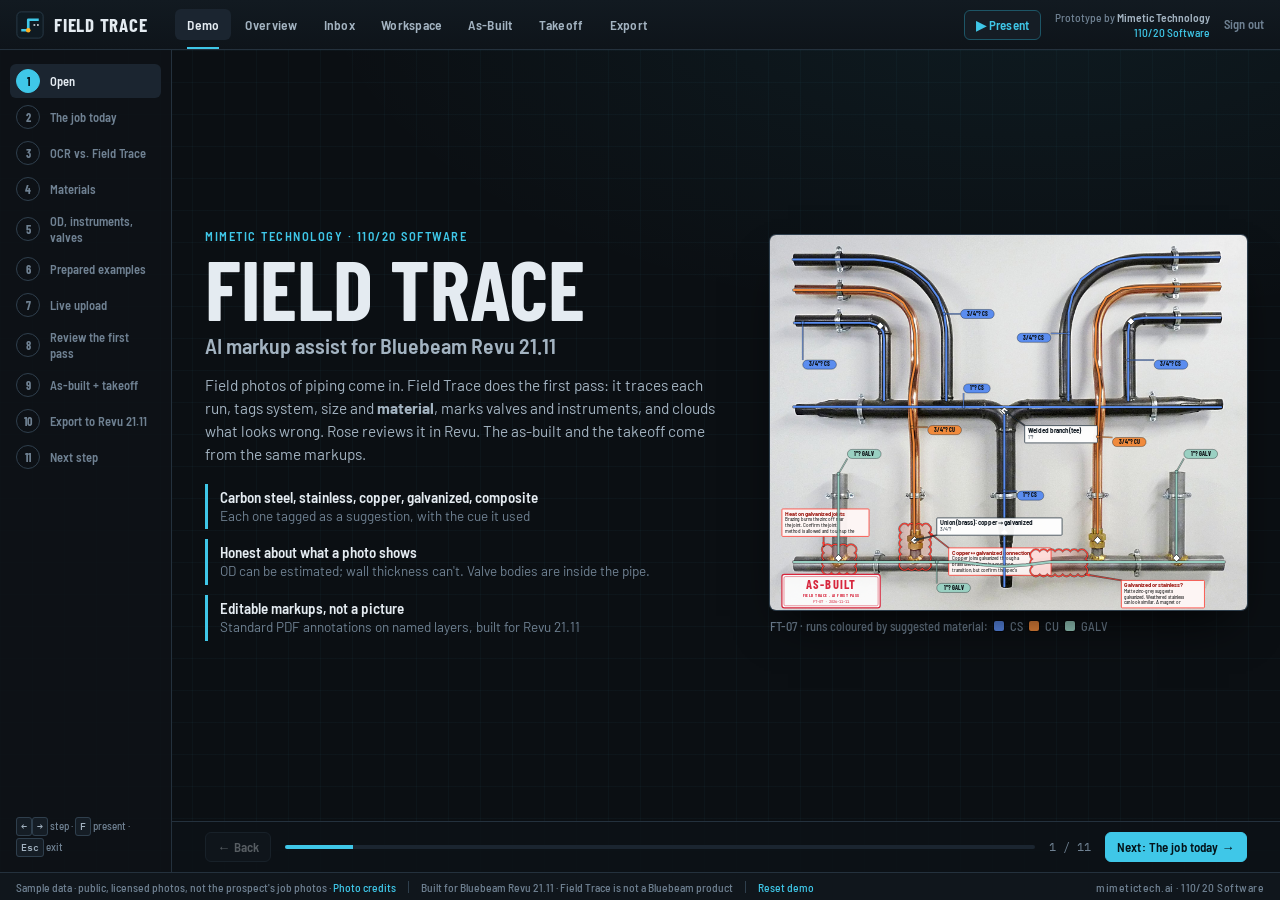
==== commit 77065cac: "Update Mimetic branding from 80/20 Software to 110/20 Software." ====
--- a/web/index.html
+++ b/web/index.html
@@ -25,7 +25,7 @@
   </nav>
   <div class="bar-r">
     <button class="btn sm present" id="presentBtn" title="Present the guided demo full screen (F)">▶ Present</button>
-    <div class="who"><span>Prototype by <b>Mimetic Technology</b></span><span class="for" id="whoUser">80/20 Software</span></div>
+    <div class="who"><span>Prototype by <b>Mimetic Technology</b></span><span class="for" id="whoUser">110/20 Software</span></div>
     <form method="post" action="/logout" class="logout"><button class="link" type="submit" title="Sign out">Sign out</button></form>
   </div>
 </header>
@@ -36,7 +36,7 @@
   <span>Built for Bluebeam Revu 21.11 · Field Trace is not a Bluebeam product</span>
   <span class="sep"></span>
   <button class="link" id="reset">Reset demo</button>
-  <span class="brandfoot">mimetictech.ai · 80/20 Software</span>
+  <span class="brandfoot">mimetictech.ai · 110/20 Software</span>
 </footer>
 <div id="toast" role="status"></div>
 <div id="modal" class="modal"></div>
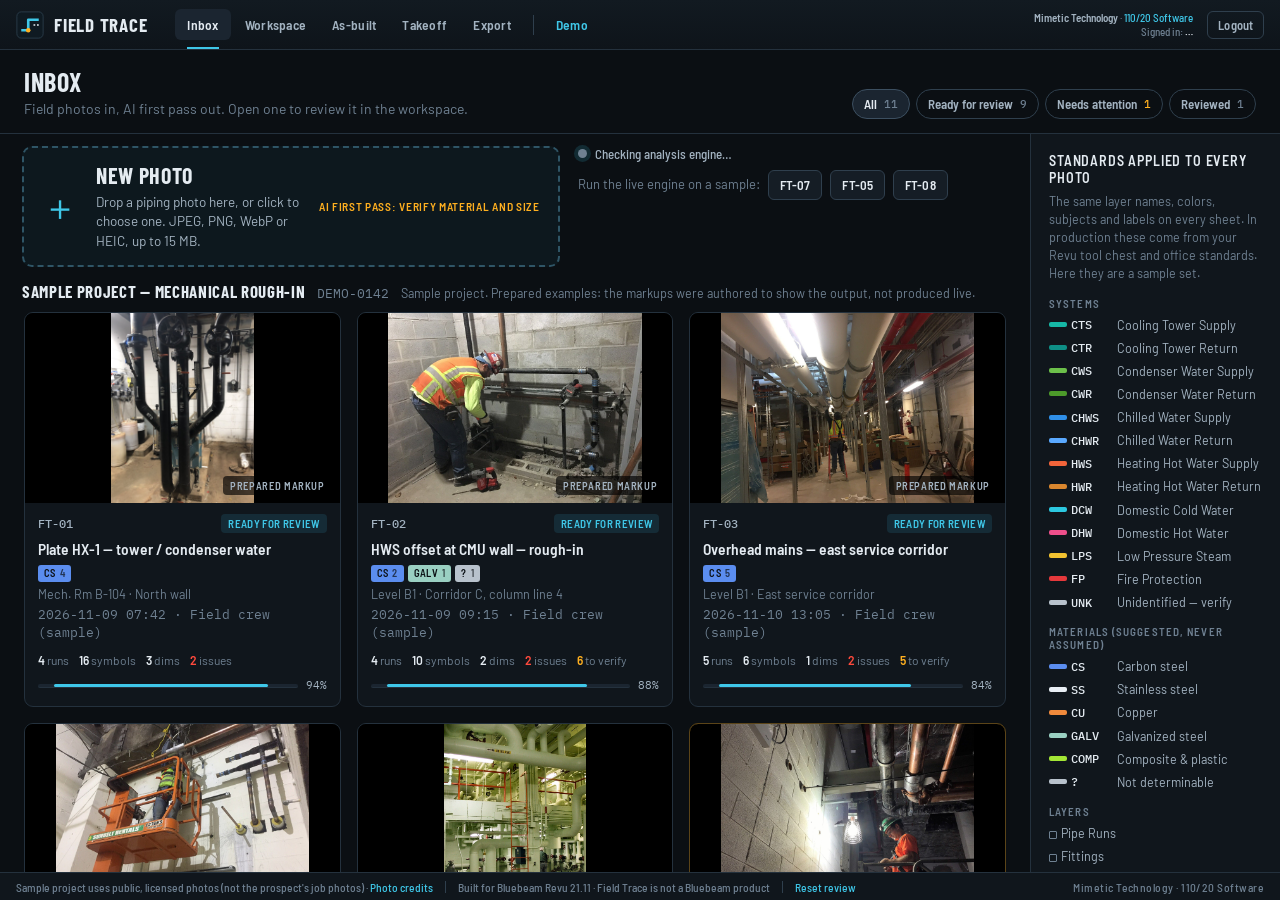
==== commit 27dfcf47: "Product-first IA: land on Inbox, Demo becomes one tabbed page; Gemini vision fix; 110/20 exports - D" ====
--- a/web/index.html
+++ b/web/index.html
@@ -3,40 +3,39 @@
 <head>
 <meta charset="utf-8">
 <meta name="viewport" content="width=device-width, initial-scale=1">
-<title>Field Trace — AI markup assist for Bluebeam Revu · Mimetic Technology</title>
+<title>Field Trace — AI markup assist for Bluebeam Revu · Mimetic Technology · 110/20 Software</title>
 <meta name="robots" content="noindex, nofollow">
 <link rel="icon" href="/favicon.svg" type="image/svg+xml">
 <link rel="stylesheet" href="assets/css/app.css">
 </head>
-<body data-view="demo">
+<body data-view="inbox">
 <header class="bar">
-  <a class="brand" href="#/demo">
+  <a class="brand" href="#/inbox" title="Field Trace · Inbox">
     <svg class="mark" viewBox="0 0 32 32" aria-hidden="true"><rect x="1" y="1" width="30" height="30" rx="5" fill="#0f1a22" stroke="#2c3e4c"/><path d="M6 22 H14 V10 H26" fill="none" stroke="#3fc7e8" stroke-width="3" stroke-linejoin="round"/><circle cx="14" cy="22" r="2.6" fill="#ffb020"/><path d="M20 16 l6 0" stroke="#e6edf3" stroke-width="1.6" stroke-dasharray="2 2"/></svg>
     <span class="bname">Field Trace</span><span class="bsub">AI markup assist for Bluebeam Revu</span>
   </a>
   <nav class="nav">
-    <a href="#/demo" data-v="demo">Demo</a>
-    <a href="#/overview" data-v="overview">Overview</a>
     <a href="#/inbox" data-v="inbox">Inbox</a>
     <a href="#/ws/FT-01" data-v="ws">Workspace</a>
-    <a href="#/asbuilt" data-v="asbuilt">As-Built</a>
+    <a href="#/asbuilt/FT-01" data-v="asbuilt">As-built</a>
     <a href="#/takeoff" data-v="takeoff">Takeoff</a>
     <a href="#/export" data-v="export">Export</a>
+    <span class="nav-sep" aria-hidden="true"></span>
+    <a href="#/demo/open" data-v="demo" class="nav-demo">Demo</a>
   </nav>
   <div class="bar-r">
-    <button class="btn sm present" id="presentBtn" title="Present the guided demo full screen (F)">▶ Present</button>
-    <div class="who"><span>Prototype by <b>Mimetic Technology</b></span><span class="for" id="whoUser">110/20 Software</span></div>
-    <form method="post" action="/logout" class="logout"><button class="link" type="submit" title="Sign out">Sign out</button></form>
+    <div class="who"><span><b>Mimetic Technology</b> · <span class="for">110/20 Software</span></span><span class="user">Signed in: <b id="whoUser">…</b></span></div>
+    <form method="post" action="/logout" class="logout"><button class="btn sm ghost" type="submit" title="Log out">Logout</button></form>
   </div>
 </header>
 <main id="view"></main>
 <footer class="foot">
-  <span>Sample data · public, licensed photos, not the prospect's job photos · <button class="link" id="credits">Photo credits</button></span>
+  <span>Sample project uses public, licensed photos (not the prospect's job photos) · <button class="link" id="credits">Photo credits</button></span>
   <span class="sep"></span>
   <span>Built for Bluebeam Revu 21.11 · Field Trace is not a Bluebeam product</span>
   <span class="sep"></span>
-  <button class="link" id="reset">Reset demo</button>
-  <span class="brandfoot">mimetictech.ai · 110/20 Software</span>
+  <button class="link" id="reset" title="Reset accept / reject decisions on every photo">Reset review</button>
+  <span class="brandfoot" title="110% of what you ask for, 20% of the cost">Mimetic Technology · 110/20 Software</span>
 </footer>
 <div id="toast" role="status"></div>
 <div id="modal" class="modal"></div>
--- a/web/assets/css/app.css
+++ b/web/assets/css/app.css
@@ -359,19 +359,13 @@
 /* present mode: just the demo, full screen */
 body.presenting { grid-template-rows: 0 1fr 0; }
 body.presenting .bar, body.presenting .foot { display: none; }
-body.presenting .demo .rail { width: 64px; } body.presenting .demo .rail .t, body.presenting .demo .rail-keys { display: none; }
+body.presenting .dtabs .dt-l, body.presenting .dtabs .dt-keys, body.presenting .dtabs .present { display: none; }
+.exit-present { display: none; } body.presenting .exit-present { display: inline-flex; }
 
 /* ---------- demo shell ---------- */
-.demo { position: absolute; inset: 0; display: grid; grid-template-columns: 210px 1fr; min-height: 0;
+.demo { position: absolute; inset: 0; display: grid; grid-template-rows: auto 1fr; min-height: 0;
   background: radial-gradient(1200px 600px at 80% -10%, rgba(63,199,232,.07), transparent 60%),
     linear-gradient(rgba(63,199,232,.035) 1px, transparent 1px) 0 0 / 32px 32px, linear-gradient(90deg, rgba(63,199,232,.035) 1px, transparent 1px) 0 0 / 32px 32px, var(--bg0); }
-.rail { border-right: 1px solid var(--line); background: rgba(13,18,23,.85); padding: 14px 10px; display: flex; flex-direction: column; gap: 2px; overflow: auto; }
-.rail a { display: flex; align-items: center; gap: 10px; padding: 7px 8px; border-radius: 6px; color: var(--ink3); font: 600 13px var(--sc); }
-.rail a:hover { background: var(--bg2); color: var(--ink); }
-.rail a .n { flex: none; width: 24px; height: 24px; border-radius: 50%; display: grid; place-items: center; border: 1px solid var(--line2); font: 700 12px var(--cond); }
-.rail a.done .n { border-color: #1d5566; color: var(--cyan); }
-.rail a.on { background: var(--bg3); color: var(--ink); } .rail a.on .n { background: var(--cyan); color: #04141b; border-color: var(--cyan); }
-.rail-keys { margin-top: auto; padding: 10px 6px 0; font: 500 11px var(--sc); color: var(--ink3); line-height: 1.9; }
 .beat { display: grid; grid-template-rows: 1fr auto; min-height: 0; min-width: 0; }
 .beat-in { overflow: auto; padding: clamp(16px, 2.2vw, 36px) clamp(18px, 2.6vw, 48px) 12px; min-height: 0; }
 .beat-nav { display: flex; align-items: center; gap: 14px; padding: 10px clamp(18px, 2.6vw, 48px); border-top: 1px solid var(--line); background: rgba(13,18,23,.9); }
@@ -385,14 +379,14 @@
 .rev-actions { display: flex; gap: 14px; flex-wrap: wrap; align-items: center; margin-top: 10px; }
 .two { display: grid; grid-template-columns: 1.1fr .9fr; gap: clamp(16px, 2vw, 32px); align-items: start; }
 .stage-fit { width: 100%; display: flex; justify-content: center; }
-.sf-in { position: relative; max-width: 100%; max-height: calc(100vh - var(--barH) - var(--footH) - 210px); border-radius: 6px; overflow: hidden; box-shadow: 0 0 0 1px var(--line2), 0 24px 48px -18px rgba(0,0,0,.85); }
+.sf-in { position: relative; max-width: 100%; max-height: calc(100vh - var(--barH) - var(--footH) - 250px); border-radius: 6px; overflow: hidden; box-shadow: 0 0 0 1px var(--line2), 0 24px 48px -18px rgba(0,0,0,.85); }
 body.presenting .sf-in { max-height: calc(100vh - 170px); }
 .sf-in img { display: block; width: 100%; height: 100%; object-fit: contain; }
 .sf-in svg { position: absolute; inset: 0; width: 100%; height: 100%; }
 .crop { display: inline-block; flex: none; border-radius: 5px; background-repeat: no-repeat; box-shadow: 0 0 0 1px rgba(0,0,0,.6), 0 0 0 2px var(--c, var(--line2)); }
 
 /* beat: open */
-.b-open { display: grid; grid-template-columns: 1.05fr .95fr; gap: clamp(20px, 3vw, 56px); align-items: center; min-height: calc(100vh - var(--barH) - var(--footH) - 110px); }
+.b-open { display: grid; grid-template-columns: 1.05fr .95fr; gap: clamp(20px, 3vw, 56px); align-items: center; min-height: calc(100vh - var(--barH) - var(--footH) - 160px); }
 body.presenting .b-open { min-height: calc(100vh - 110px); }
 .b-open h1 { margin: 6px 0 0; font: 800 clamp(56px, 6.6vw, 112px)/.9 var(--cond); text-transform: uppercase; }
 .b-open .sub { font: 600 clamp(18px, 1.7vw, 26px) var(--sc); color: var(--ink2); margin: 6px 0 16px; }
@@ -516,8 +510,8 @@
 
 /* ---------- small laptop (1280×800) ---------- */
 @media (max-width: 1400px), (max-height: 860px) {
-  .demo { grid-template-columns: 172px 1fr; }
-  .rail a { padding: 5px 6px; font-size: 12.5px; }
+  .dtabs .tabs a { padding: 6px 7px; font-size: 12.5px; gap: 6px; } .dtabs .tabs a .n { width: 18px; height: 18px; font-size: 11px; }
+  .dtabs .dt-sub, .dtabs .dt-keys { display: none; }
   .mat-cards { grid-template-columns: 1fr 1fr; gap: 8px; } .mcard { padding: 8px 10px; } .mcard .how { font-size: 12.3px; } .mcard .watch { font-size: 12px; }
   .three .col { padding: 10px 12px; gap: 8px; } .vis { font-size: 12.3px; }
   .b-today .steps li { min-height: 70px; }
@@ -534,3 +528,54 @@
 .samples { margin-top: 12px; font-size: 13px; color: var(--ink3); display: flex; gap: 8px; align-items: center; flex-wrap: wrap; }
 .grid { grid-auto-rows: max-content; } .thumb { flex: none; }
 .ex-grid { grid-auto-rows: max-content; } .ex-card .th { flex: none; }
+
+/* ---------- header (product) ---------- */
+.nav-sep { width: 1px; height: 20px; background: var(--line2); margin: 0 8px; align-self: center; }
+.nav a.nav-demo { color: var(--cyan); }
+.nav a.nav-demo.on { color: var(--ink); }
+.who .user { color: var(--ink3); } .who .user b { color: var(--ink); }
+.logout .btn { font-size: 12.5px; padding: 5px 10px; color: var(--ink2); }
+.who { font-size: 11px; }
+
+/* ---------- demo page: one page, tabs ---------- */
+.dtabs { display: flex; align-items: center; gap: 14px; padding: 8px clamp(12px, 1.6vw, 28px); border-bottom: 1px solid var(--line); background: rgba(13,18,23,.92); min-width: 0; }
+.dt-l { display: flex; flex-direction: column; line-height: 1.05; white-space: nowrap; }
+.dt-name { font: 700 16px var(--cond); text-transform: uppercase; letter-spacing: .06em; color: var(--cyan); }
+.dt-sub { font: 500 11px var(--sc); color: var(--ink3); }
+.tabs { display: flex; gap: 2px; flex: 1; min-width: 0; overflow-x: auto; scrollbar-width: none; }
+.tabs::-webkit-scrollbar { display: none; }
+.tabs a { display: flex; align-items: center; gap: 7px; padding: 7px 10px; border-radius: 6px; color: var(--ink3); font: 600 13px var(--sc); white-space: nowrap; position: relative; flex: none; }
+.tabs a:hover { background: var(--bg2); color: var(--ink); }
+.tabs a .n { width: 20px; height: 20px; border-radius: 50%; display: grid; place-items: center; border: 1px solid var(--line2); font: 700 11.5px var(--cond); flex: none; }
+.tabs a.on { background: var(--bg3); color: var(--ink); }
+.tabs a.on .n { background: var(--cyan); color: #04141b; border-color: var(--cyan); }
+.tabs a.on::after { content: ""; position: absolute; left: 8px; right: 8px; bottom: -9px; height: 2px; background: var(--cyan); }
+.dt-r { display: flex; align-items: center; gap: 10px; white-space: nowrap; }
+.dt-keys { font: 500 11px var(--sc); color: var(--ink3); }
+body.presenting .dtabs { padding-top: 6px; padding-bottom: 6px; }
+body.presenting .sf-in { max-height: calc(100vh - 200px); }
+
+/* ---------- inbox: intake + sections ---------- */
+.inbox-main { overflow: auto; min-height: 0; padding-bottom: 18px; }
+.inbox-main .grid { overflow: visible; padding-top: 10px; }
+.intake { display: grid; grid-template-columns: minmax(0, 1.25fr) minmax(0, 1fr); gap: 18px; margin: 18px 24px 4px; }
+.dropzone { cursor: pointer; display: flex; align-items: center; gap: 18px; padding: 22px 24px; border: 2px dashed #2f5566; border-radius: 10px; background: rgba(63,199,232,.05); min-height: 120px; flex-wrap: wrap; }
+.dropzone:hover, .dropzone.over, .dropzone:focus { border-color: var(--cyan); background: rgba(63,199,232,.1); outline: none; }
+.dropzone .up-ic { font-size: 44px; color: var(--cyan); line-height: 1; }
+.dropzone .dz-t { display: flex; flex-direction: column; gap: 4px; flex: 1; min-width: 200px; }
+.dropzone .dz-t b { font: 700 22px var(--cond); text-transform: uppercase; letter-spacing: .03em; }
+.dropzone .dz-t span { color: var(--ink2); font-size: 13.5px; }
+.dropzone em { font: 700 11.5px var(--sc); font-style: normal; color: var(--amber); text-transform: uppercase; letter-spacing: .06em; }
+.intake-r { display: flex; flex-direction: column; gap: 8px; min-width: 0; }
+.intake-r .engine { margin-top: 0; }
+.intake-r .samples { margin-top: 0; }
+.up-status:empty { display: none; }
+.up-status .up-msg { padding: 10px 12px; flex-direction: row; flex-wrap: wrap; align-items: center; gap: 4px 10px; font-size: 13px; }
+.up-status .up-msg .spin { width: 18px; height: 18px; border-width: 2px; }
+.sec-h { display: flex; align-items: baseline; gap: 12px; padding: 16px 24px 0; flex-wrap: wrap; }
+.sec-h h3 { margin: 0; font: 700 17px var(--cond); text-transform: uppercase; letter-spacing: .04em; }
+.sec-h .muted { font-size: 12.5px; }
+@media (max-width: 1400px), (max-height: 860px) {
+  .intake { margin: 12px 22px 2px; } .dropzone { min-height: 96px; padding: 14px 18px; } .dropzone .up-ic { font-size: 36px; }
+  .sec-h { padding: 12px 22px 0; }
+}
